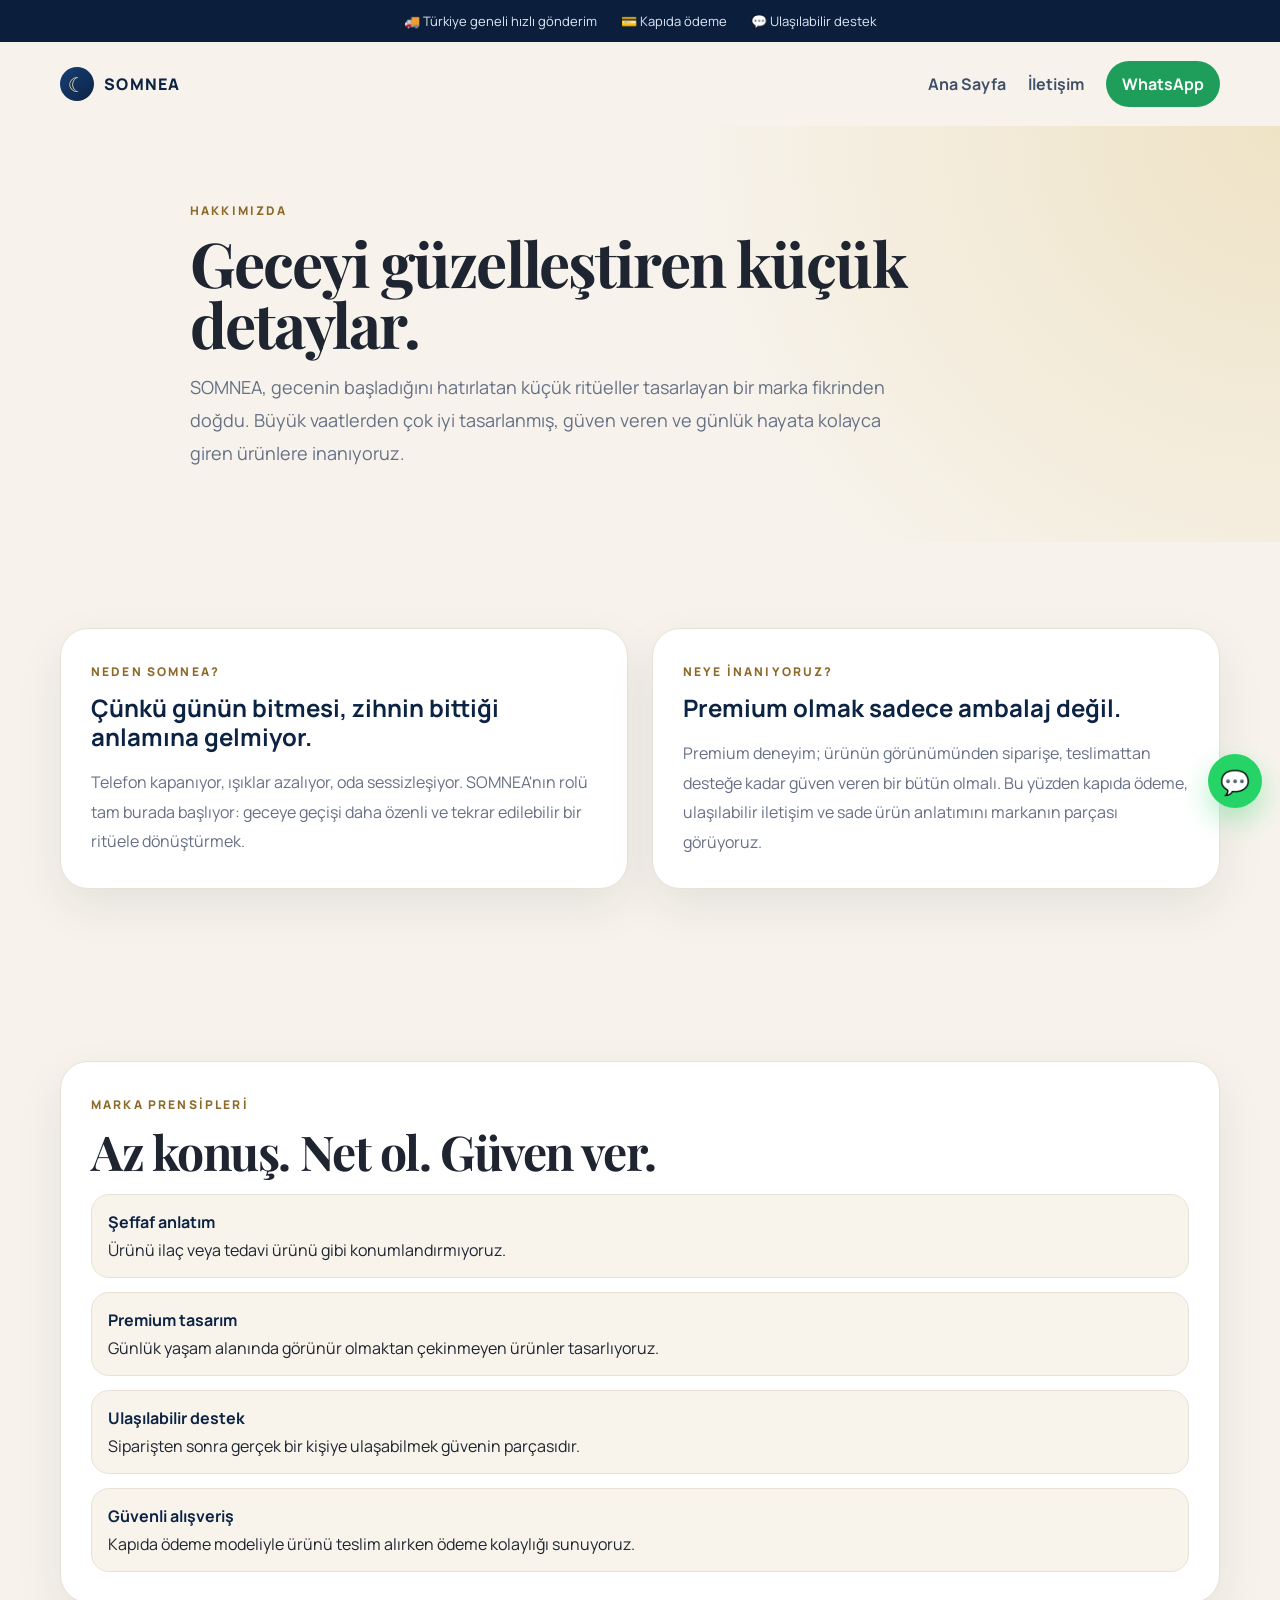
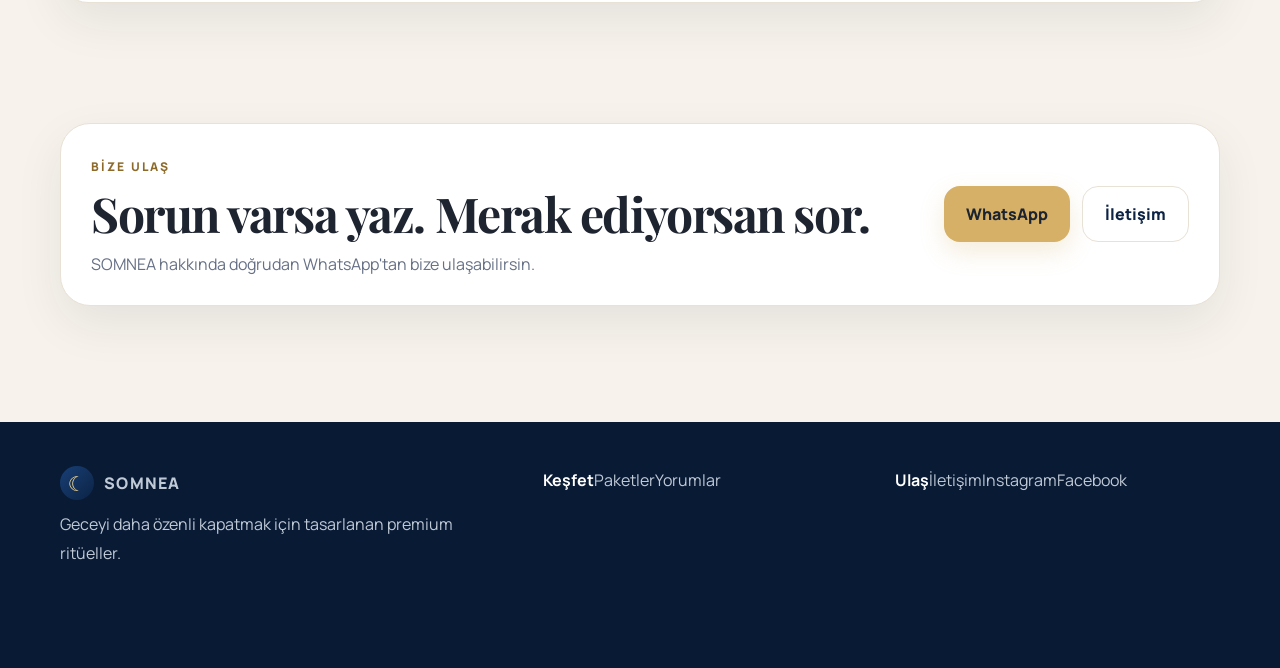
==== about.html @ f1624577 "yeni3" ====
<!doctype html><html lang="tr"><head><meta charset="utf-8"><meta name="viewport" content="width=device-width,initial-scale=1"><title>Hakkımızda | SOMNEA</title><meta name="description" content="SOMNEA'nın gece ritüeli yaklaşımı, marka hikayesi ve güven anlayışı."><link rel="preconnect" href="https://fonts.googleapis.com"><link rel="preconnect" href="https://fonts.gstatic.com" crossorigin><link href="https://fonts.googleapis.com/css2?family=Manrope:wght@400;500;600;700;800&family=Playfair+Display:wght@600;700;800&display=swap" rel="stylesheet"><link rel="stylesheet" href="assets/css/styles.css"><script defer src="assets/js/config.js"></script><script defer src="assets/js/app.js"></script></head><body>
<div class="topbar"><span>🚚 Türkiye geneli hızlı gönderim</span><span>💳 Kapıda ödeme</span><span>💬 Ulaşılabilir destek</span></div>
<nav class="nav wrap"><a class="brand" href="index.html"><span class="brand-mark">☾</span>SOMNEA</a><div class="nav-actions"><a href="index.html">Ana Sayfa</a><a href="contact.html">İletişim</a><a class="nav-whatsapp" data-whatsapp-link href="#" target="_blank" rel="noopener">WhatsApp</a></div></nav>
<header class="page-hero"><div class="wrap"><div class="eyebrow">HAKKIMIZDA</div><h1>Geceyi güzelleştiren küçük detaylar.</h1><p>SOMNEA, gecenin başladığını hatırlatan küçük ritüeller tasarlayan bir marka fikrinden doğdu. Büyük vaatlerden çok iyi tasarlanmış, güven veren ve günlük hayata kolayca giren ürünlere inanıyoruz.</p></div></header>
<main>
<section class="section"><div class="wrap story-grid"><article class="story-card-wide reveal"><div class="eyebrow">NEDEN SOMNEA?</div><h3>Çünkü günün bitmesi, zihnin bittiği anlamına gelmiyor.</h3><p>Telefon kapanıyor, ışıklar azalıyor, oda sessizleşiyor. SOMNEA'nın rolü tam burada başlıyor: geceye geçişi daha özenli ve tekrar edilebilir bir ritüele dönüştürmek.</p></article><article class="story-card-wide reveal"><div class="eyebrow">NEYE İNANIYORUZ?</div><h3>Premium olmak sadece ambalaj değil.</h3><p>Premium deneyim; ürünün görünümünden siparişe, teslimattan desteğe kadar güven veren bir bütün olmalı. Bu yüzden kapıda ödeme, ulaşılabilir iletişim ve sade ürün anlatımını markanın parçası görüyoruz.</p></article></div></section>
<section class="section"><div class="wrap story-card-wide reveal"><div class="eyebrow">MARKA PRENSİPLERİ</div><h2>Az konuş. Net ol. Güven ver.</h2><div class="value-list"><div><strong>Şeffaf anlatım</strong><span>Ürünü ilaç veya tedavi ürünü gibi konumlandırmıyoruz.</span></div><div><strong>Premium tasarım</strong><span>Günlük yaşam alanında görünür olmaktan çekinmeyen ürünler tasarlıyoruz.</span></div><div><strong>Ulaşılabilir destek</strong><span>Siparişten sonra gerçek bir kişiye ulaşabilmek güvenin parçasıdır.</span></div><div><strong>Güvenli alışveriş</strong><span>Kapıda ödeme modeliyle ürünü teslim alırken ödeme kolaylığı sunuyoruz.</span></div></div></div></section>
<section class="section contact-strip"><div class="wrap contact-strip-inner"><div><div class="eyebrow">BİZE ULAŞ</div><h2>Sorun varsa yaz. Merak ediyorsan sor.</h2><p>SOMNEA hakkında doğrudan WhatsApp'tan bize ulaşabilirsin.</p></div><div class="contact-strip-actions"><a class="btn" data-whatsapp-link href="#" target="_blank" rel="noopener">WhatsApp</a><a class="btn btn-light" href="contact.html">İletişim</a></div></div></section>
</main><footer><div class="wrap footer-grid"><div><a class="brand footer-brand" href="index.html"><span class="brand-mark">☾</span>SOMNEA</a><p>Geceyi daha özenli kapatmak için tasarlanan premium ritüeller.</p></div><div><strong>Keşfet</strong><a href="index.html#packages">Paketler</a><a href="index.html#reviews">Yorumlar</a></div><div><strong>Ulaş</strong><a href="contact.html">İletişim</a><a id="instagramLink" href="#" target="_blank" rel="noopener">Instagram</a><a id="facebookLink" href="#" target="_blank" rel="noopener">Facebook</a></div></div></footer><a class="whatsapp-float" data-whatsapp-link href="#" target="_blank" rel="noopener">💬</a></body></html>
---- assets/css/styles.css ----
:root{
  --bg:#f7f3ec;
  --surface:#fffdfa;
  --surface-2:#f1ece4;
  --card:#ffffff;
  --navy:#12345f;
  --navy-deep:#0c2344;
  --gold:#d6b067;
  --gold-soft:#eed8a6;
  --text:#1e2430;
  --muted:#667085;
  --line:#e8e1d6;
  --success:#1b6d3f;
  --danger:#c03434;
  --shadow:0 18px 48px rgba(16,24,40,.08);
  --radius:24px;
}
*{box-sizing:border-box}
html{scroll-behavior:smooth}
body{margin:0;font-family:Manrope,system-ui,-apple-system,sans-serif;background:var(--bg);color:var(--text);-webkit-font-smoothing:antialiased}
a{text-decoration:none;color:inherit}
img{max-width:100%;display:block}
button,input,select,textarea{font:inherit}
.wrap{width:min(1160px,calc(100% - 32px));margin:0 auto}
.section{padding:86px 0}
.center{text-align:center}
.eyebrow{display:inline-flex;align-items:center;gap:8px;font-size:12px;letter-spacing:.18em;text-transform:uppercase;font-weight:800;color:#8d6a2a;margin-bottom:14px}
h1,h2,h3{margin:0 0 16px}
h1{font-family:"Playfair Display",serif;font-size:70px;line-height:.98;letter-spacing:-.03em}
h2{font-family:"Playfair Display",serif;font-size:48px;line-height:1.02;letter-spacing:-.03em}
h3{font-size:24px;line-height:1.2}
p{margin:0}
.lead{font-size:18px;line-height:1.8;color:#4b5565;max-width:620px}
.topbar{background:#0b1f3d;color:#dfe9f7;padding:12px 18px;display:flex;justify-content:center;gap:24px;flex-wrap:wrap;font-size:13px}
.nav{display:flex;align-items:center;justify-content:space-between;height:84px}
.brand{display:flex;align-items:center;gap:10px;font-weight:900;letter-spacing:.08em;color:var(--navy-deep)}
.brand-mark{display:grid;place-items:center;width:34px;height:34px;border-radius:999px;background:linear-gradient(135deg,#183f76,#0c2344);color:#f5dd9d;font-size:20px}
.nav-actions{display:flex;align-items:center;gap:22px;font-weight:700;color:#405068}
.nav-actions a:last-child{padding:12px 16px;border-radius:999px;background:var(--navy-deep);color:#fff}
.hero{padding-bottom:32px;background:radial-gradient(circle at top right,#efe3c6 0,#f7f3ec 38%,#f7f3ec 100%)}
.hero-grid{display:grid;grid-template-columns:1.04fr .96fr;align-items:center;gap:42px;min-height:calc(100vh - 124px);padding:18px 0 40px}
.hero-copy h1 span{color:var(--navy)}
.hero-badges,.hero-inline-proof,.trust-inline,.package-features,.intro-points,.trust-list{display:flex;flex-wrap:wrap;gap:12px}
.hero-badges span,.package-features span{padding:10px 14px;border-radius:999px;background:rgba(18,52,95,.06);color:#2f415c;font-size:13px;font-weight:700}
.hero-actions{display:flex;gap:14px;margin:28px 0 24px;flex-wrap:wrap}
.btn{display:inline-flex;justify-content:center;align-items:center;gap:8px;border:none;border-radius:16px;background:var(--gold);color:#1b2430;font-weight:800;padding:16px 22px;cursor:pointer;box-shadow:0 10px 24px rgba(214,176,103,.24);transition:.25s transform,.25s box-shadow}
.btn:hover{transform:translateY(-1px);box-shadow:0 14px 28px rgba(214,176,103,.28)}
.btn-light{background:#fff;color:var(--navy-deep);border:1px solid var(--line);box-shadow:none}
.btn-ghost{background:transparent;border:1px solid rgba(18,52,95,.18);box-shadow:none;color:var(--navy-deep)}
.hero-inline-proof{gap:18px}
.hero-inline-proof>div{background:#fff;border:1px solid var(--line);border-radius:18px;padding:14px 16px;min-width:140px;box-shadow:var(--shadow)}
.hero-inline-proof strong{display:block;font-size:24px;color:var(--navy-deep);margin-bottom:4px}
.hero-inline-proof span{font-size:13px;color:var(--muted)}
.hero-visual{position:relative;display:grid;place-items:center;min-height:660px}
.hero-visual img{width:100%;max-width:490px;border-radius:34px;box-shadow:0 24px 54px rgba(11,31,61,.18);object-fit:cover}
.hero-card{position:absolute;max-width:210px;padding:16px 18px;border-radius:18px;background:rgba(255,255,255,.96);border:1px solid rgba(255,255,255,.72);box-shadow:0 14px 28px rgba(0,0,0,.08);font-size:14px;font-weight:700;color:#374151}
.note-1{left:0;top:96px}.note-2{right:0;bottom:100px}
.intro-strip{padding-top:36px}
.intro-grid{display:grid;grid-template-columns:.82fr 1.18fr;gap:28px;align-items:start;background:var(--surface);border:1px solid var(--line);border-radius:32px;padding:34px;box-shadow:var(--shadow)}
.intro-grid h2{font-size:42px}
.intro-points{gap:16px}
.intro-points article{flex:1 1 220px;background:#f9f6f0;border:1px solid var(--line);border-radius:22px;padding:18px}
.intro-points strong{display:block;margin-bottom:8px;color:var(--navy-deep)}
.intro-points span{font-size:14px;line-height:1.7;color:var(--muted)}
.section-head{display:flex;justify-content:space-between;gap:24px;align-items:end;margin-bottom:28px}.section-head p{max-width:460px;color:var(--muted);line-height:1.75}
.countdown-banner{margin-top:16px;display:inline-flex;align-items:center;gap:14px;padding:12px 18px;border-radius:999px;background:#fff2f2;border:1px solid #f0caca}
.countdown-label{font-size:13px;font-weight:800;color:#7a2e2e;text-transform:uppercase;letter-spacing:.04em}
#dealCountdown{font-size:18px;color:var(--danger)}
.package-grid{display:grid;grid-template-columns:repeat(3,1fr);gap:22px}
.package-card{position:relative;background:var(--card);border:1px solid var(--line);border-radius:28px;padding:24px;text-align:left;box-shadow:var(--shadow);cursor:pointer;transition:.25s transform,.25s border-color,.25s box-shadow;display:grid;gap:16px}
.package-card:hover{transform:translateY(-3px)}
.package-card.selected{border:2px solid var(--navy);box-shadow:0 22px 48px rgba(18,52,95,.16)}
.package-card.featured{background:linear-gradient(180deg,#fffefa,#ffffff)}
.badge{position:absolute;left:18px;top:-12px;background:var(--navy-deep);color:#fff;border-radius:999px;padding:8px 12px;font-size:11px;font-weight:800;text-transform:uppercase;letter-spacing:.08em}
.discount-badge{position:absolute;right:18px;top:18px;background:#f8e8b8;color:#6a4d09;border-radius:999px;padding:8px 12px;font-size:12px;font-weight:800;box-shadow:0 8px 18px rgba(214,176,103,.18)}
.discount-badge.strong{background:#ffefc6;color:#6e4f08}
.package-topline{display:grid;gap:6px;padding-right:88px}
.package-name{font-size:24px;font-weight:900;color:var(--navy-deep)}
.package-mini{font-size:13px;color:var(--muted);font-weight:700}
.package-card img{width:100%;height:220px;object-fit:cover;border-radius:22px;background:#eef1f5}
.double-pack,.triple-pack{display:grid;align-items:end;justify-items:center;background:#f7f4ee;border-radius:22px;padding:14px;height:220px}
.double-pack{grid-template-columns:repeat(2,1fr);gap:10px}
.triple-pack{grid-template-columns:repeat(3,1fr);gap:8px}
.double-pack img,.triple-pack img{height:178px;width:100%;object-fit:cover;border-radius:16px;box-shadow:0 8px 18px rgba(0,0,0,.12)}
.triple-pack img:nth-child(2){height:198px}
.pricing-block{display:grid;gap:6px}
.old-price{font-size:15px;color:#98a2b3;text-decoration:line-through;font-weight:700}
.price{font-size:42px;font-weight:900;color:var(--navy-deep);line-height:1}
.price small{font-size:16px}
.advantage{display:inline-flex;justify-content:center;align-items:center;min-height:40px;padding:10px 12px;border-radius:14px;background:#eef7f1;color:var(--success);font-weight:800;font-size:13px}
.advantage.neutral{background:#f5f7fa;color:#5b6574}
.package-features{gap:8px}
.package-features span{padding:8px 12px;background:#f6f2eb;border-radius:999px;font-size:12px}
.select-label{display:flex;justify-content:center;align-items:center;min-height:52px;border-radius:16px;background:#0f28501a;color:var(--navy-deep);font-weight:900}
.package-card.selected .select-label{background:var(--navy-deep);color:#fff}
.package-actions{display:flex;justify-content:center;gap:16px;margin-top:26px;flex-wrap:wrap}
.review-summary{display:grid;grid-template-columns:300px 1fr;gap:22px;align-items:start;margin-bottom:22px}
.rating-box,.photo-review-box,.review-card,.trust-card,.ingredient-card,.order-shell,.faq-list details{background:var(--surface);border:1px solid var(--line);border-radius:28px;box-shadow:var(--shadow)}
.rating-box{padding:28px;position:sticky;top:20px}.rating-main{font-size:64px;font-weight:900;line-height:1;color:var(--navy-deep);margin-bottom:10px}.stars{color:#e1b048;letter-spacing:2px}.stars.large{font-size:20px}.rating-box p{color:var(--muted);margin:10px 0 18px}.rating-bars{display:grid;gap:10px}.bar-row{display:grid;grid-template-columns:26px 1fr 18px;gap:10px;align-items:center;font-size:12px;color:#485568}.bar-track{height:8px;background:#eef1f5;border-radius:999px;overflow:hidden}.bar-fill{height:100%;background:linear-gradient(90deg,#d8b36a,#ebd6a8)}
.photo-review-box{padding:22px}.photo-head{display:flex;justify-content:space-between;gap:12px;align-items:center;margin-bottom:16px}.photo-head strong{font-size:18px;color:var(--navy-deep)}.photo-head span{font-size:12px;color:var(--muted)}
.review-thumb-strip{display:flex;gap:12px;overflow:auto;padding-bottom:4px;scrollbar-width:none}.review-thumb-strip::-webkit-scrollbar{display:none}
.review-thumb{min-width:94px;width:94px;height:94px;border-radius:18px;overflow:hidden;border:1px solid var(--line);cursor:pointer;position:relative;flex:none;background:#fff}.review-thumb img{width:100%;height:100%;object-fit:cover}.review-thumb span{position:absolute;left:8px;bottom:8px;background:rgba(12,35,68,.82);color:#fff;padding:4px 7px;border-radius:999px;font-size:10px;font-weight:800}
.review-grid{display:grid;grid-template-columns:repeat(2,1fr);gap:18px}
.review-card{padding:22px}.review-head{display:flex;justify-content:space-between;gap:12px;align-items:start;margin-bottom:12px}.review-meta strong{display:block;font-size:17px;color:var(--navy-deep)}.review-meta span{font-size:12px;color:#7d8898}.review-text{line-height:1.8;color:#4b5565;font-size:14px;margin:12px 0 16px}.review-image{width:100%;height:240px;object-fit:cover;border-radius:18px;cursor:pointer;border:1px solid var(--line);background:#f0f2f5}.review-footer{display:flex;justify-content:space-between;align-items:center;gap:10px;margin-top:12px;font-size:12px;color:#7b8492}.review-badge{display:inline-flex;align-items:center;gap:6px;padding:8px 12px;border-radius:999px;background:#f6f1e8;font-weight:800;color:#66583b}
.review-cta{margin-top:26px;background:var(--navy-deep);color:#fff;border-radius:28px;padding:24px 28px;display:flex;align-items:center;justify-content:space-between;gap:20px;box-shadow:0 20px 44px rgba(12,35,68,.18)}
.review-cta strong{display:block;font-size:22px;margin-bottom:6px}.review-cta span{color:#d4ddec}
.ugc-marquee{overflow:hidden}.ugc-track{display:flex;gap:16px;overflow:auto;scrollbar-width:none;padding-bottom:6px}.ugc-track::-webkit-scrollbar{display:none}.ugc-item{min-width:190px;width:190px;height:240px;border-radius:24px;overflow:hidden;border:1px solid var(--line);position:relative;flex:none;box-shadow:var(--shadow)}.ugc-item img{width:100%;height:100%;object-fit:cover}.ugc-item .ugc-caption{position:absolute;left:10px;right:10px;bottom:10px;padding:10px 12px;border-radius:16px;background:rgba(10,21,39,.62);color:#fff;font-size:12px;font-weight:700}
.trust-grid{display:grid;grid-template-columns:1.05fr .95fr;gap:24px;align-items:stretch}.trust-copy,.trust-card{padding:30px}.trust-copy p{color:var(--muted);line-height:1.85;margin-bottom:20px}.trust-list{display:grid;gap:14px}.trust-list>div,.trust-bullet{padding:18px;border-radius:18px;background:#f8f4ec;border:1px solid var(--line)}.trust-list strong,.trust-bullet strong{display:block;margin-bottom:8px;color:var(--navy-deep)}.trust-list span,.trust-bullet span{font-size:14px;line-height:1.7;color:var(--muted)}.trust-card{display:grid;gap:14px;align-content:start}
.ingredient-grid{display:grid;grid-template-columns:repeat(3,1fr);gap:20px}.ingredient-card{padding:24px}.ingredient-card img{width:100%;height:280px;object-fit:cover;border-radius:22px;margin-bottom:18px}.ingredient-card p{color:var(--muted);line-height:1.8}.ingredient-items{display:grid;gap:14px}.ingredient-items div,.usage-list,.usage-note{background:#f8f4ec;border:1px solid var(--line);border-radius:18px;padding:16px}.ingredient-items strong{display:block;color:var(--navy-deep);margin-bottom:6px}.ingredient-items span,.usage-note{font-size:14px;line-height:1.7;color:var(--muted)}.usage-list{margin:0;padding-left:22px}.usage-list li{margin:0 0 12px;color:#4b5565;line-height:1.7}.usage-list li:last-child{margin-bottom:0}
.order-shell{padding:0;overflow:hidden}.order-summary{display:grid;grid-template-columns:repeat(3,1fr);gap:14px;padding:24px;background:#fbf7f0;border-bottom:1px solid var(--line)}.order-summary div{background:#fff;border:1px solid var(--line);border-radius:18px;padding:18px}.order-summary span{display:block;font-size:12px;font-weight:800;text-transform:uppercase;letter-spacing:.08em;color:#857148;margin-bottom:8px}.order-summary strong{font-size:24px;color:var(--navy-deep)}
.order-grid{display:grid;grid-template-columns:.92fr 1.08fr;gap:0}.order-copy{padding:32px;border-right:1px solid var(--line);background:#fffdf9}.order-copy h3{font-size:32px;color:var(--navy-deep)}.order-copy ul{margin:18px 0 0;padding-left:18px;color:#4b5565;line-height:1.9}.order-form{display:grid;gap:14px;padding:32px;background:#fff}.order-form label{display:grid;gap:8px;font-size:13px;font-weight:800;color:#344054}.form-row{display:grid;grid-template-columns:1fr 1fr;gap:14px}input,select,textarea{width:100%;border:1px solid #d8e0e8;border-radius:14px;padding:14px 15px;background:#fff;color:#101828;outline:none}input:focus,select:focus,textarea:focus{border-color:#7d96ba;box-shadow:0 0 0 4px rgba(18,52,95,.08)}textarea{resize:vertical}.btn-submit{width:100%;font-size:16px;margin-top:4px}
#orderMessage{font-weight:800;border-radius:16px;padding:14px 16px;line-height:1.5}
.faq-list{display:grid;gap:12px}.faq-list details{padding:20px 22px}.faq-list summary{cursor:pointer;font-weight:900;color:var(--navy-deep)}.faq-list p{margin-top:14px;color:var(--muted);line-height:1.8}
footer{background:#091a34;color:#dce4ef;padding:44px 0 100px;margin-top:30px}.footer-grid{display:grid;grid-template-columns:1.4fr 1fr 1fr;gap:28px}.footer-brand{color:#fff;margin-bottom:10px}.footer-grid strong{color:#fff}.footer-grid p,.footer-grid a{color:#c0cad7;line-height:1.8}
.sticky-order{display:none;position:fixed;left:12px;right:12px;bottom:12px;z-index:30;border-radius:18px;background:rgba(9,26,52,.94);color:#fff;padding:12px 14px;justify-content:space-between;align-items:center;gap:16px;box-shadow:0 20px 44px rgba(0,0,0,.28)}.sticky-order small{display:block;color:#c7d2e2}.sticky-order strong{font-size:16px}
.lightbox,.success-modal{position:fixed;inset:0;display:grid;place-items:center;background:rgba(6,15,28,.78);z-index:50;padding:20px}.lightbox[hidden],.success-modal[hidden]{display:none}.lightbox img{max-width:min(94vw,720px);max-height:86vh;border-radius:22px;box-shadow:0 22px 60px rgba(0,0,0,.38)}.lightbox-close{position:absolute;top:20px;right:20px;width:44px;height:44px;border-radius:999px;border:none;background:#fff;color:#0b1f3d;font-size:28px;cursor:pointer}
.success-card{width:min(92vw,480px);background:#fff;border-radius:28px;padding:32px;text-align:center;box-shadow:0 24px 64px rgba(0,0,0,.18)}.success-icon{width:72px;height:72px;border-radius:999px;background:#e9f7ee;color:var(--success);display:grid;place-items:center;font-size:34px;font-weight:900;margin:0 auto 18px}.success-card h3{font-size:30px;color:var(--navy-deep);margin-bottom:10px}.success-card p{color:var(--muted);line-height:1.8;margin-bottom:22px}
.hidden{display:none}.reveal{opacity:0;transform:translateY(24px);transition:opacity .7s ease,transform .7s ease}.reveal.visible{opacity:1;transform:none}
@media(max-width:1024px){h1{font-size:58px}h2{font-size:42px}.hero-grid,.intro-grid,.trust-grid,.ingredient-grid,.order-grid,.review-summary{grid-template-columns:1fr}.package-grid{grid-template-columns:1fr 1fr}.order-copy{border-right:none;border-bottom:1px solid var(--line)}.footer-grid{grid-template-columns:1fr 1fr}.rating-box{position:static}}
@media(max-width:760px){.section{padding:72px 0}.topbar{justify-content:flex-start;overflow:auto;white-space:nowrap;gap:18px}.nav{height:72px}.nav-actions a:first-child{display:none}.hero-grid{min-height:auto;padding-top:10px}.hero-copy h1{font-size:46px}.lead{font-size:16px}.hero-actions{display:grid}.hero-inline-proof{display:grid;grid-template-columns:1fr 1fr}.hero-visual{min-height:420px}.hero-visual img{max-width:320px}.note-1,.note-2{position:absolute;max-width:160px;font-size:12px}.note-1{left:4px;top:32px}.note-2{right:4px;bottom:24px}.intro-grid{padding:24px}.section-head{display:block}.section-head p{margin-top:10px;max-width:none}.countdown-banner{display:flex;flex-direction:column;align-items:flex-start;border-radius:20px}.package-grid,.review-grid,.ingredient-grid,.footer-grid{grid-template-columns:1fr}.package-grid{gap:18px}.review-cta{display:grid;padding:22px}.order-summary,.form-row{grid-template-columns:1fr}.review-thumb{min-width:86px;width:86px;height:86px}.review-image{height:220px}.order-copy,.order-form{padding:24px}.sticky-order{display:flex}.footer-grid{gap:18px}}
/* V3 brand/story additions */
.nav-whatsapp{background:#1f9d5a!important;color:#fff!important}
.welcome-block{padding-top:34px}
.welcome-card{display:grid;grid-template-columns:110px 1fr;gap:26px;align-items:center;background:linear-gradient(135deg,#12345f,#0c2344);color:#fff;border-radius:32px;padding:34px;box-shadow:0 24px 52px rgba(12,35,68,.18)}
.welcome-number{font-size:68px;font-weight:900;color:#f0cf82;line-height:1}
.welcome-card .eyebrow{color:#f0cf82}.welcome-card h2{color:#fff;margin-bottom:10px}.welcome-card p{color:#d9e3f0;line-height:1.8}
.scent-card{display:grid;grid-template-columns:.9fr 1.1fr;gap:30px;align-items:center;background:#0c2344;color:#fff;border-radius:32px;padding:34px;box-shadow:0 22px 50px rgba(12,35,68,.18)}
.scent-card .eyebrow{color:#e8c474}.scent-card p{color:#c8d2e0;line-height:1.8}.scent-lines{display:grid;gap:12px}.scent-lines div{display:grid;gap:5px;padding:16px 18px;border:1px solid rgba(255,255,255,.12);border-radius:18px;background:rgba(255,255,255,.04)}.scent-lines strong{color:#f0cf82;font-size:13px;letter-spacing:.08em}.scent-lines span{color:#dce4ef;font-size:14px}
.brand-manifesto{background:#efe9df}.manifesto-grid{display:grid;grid-template-columns:.9fr 1.1fr;gap:30px;align-items:center}.manifesto-visual img{width:100%;min-height:520px;object-fit:cover;border-radius:30px;box-shadow:var(--shadow)}.manifesto-copy{background:#fff;border:1px solid var(--line);border-radius:30px;padding:34px;box-shadow:var(--shadow)}.manifesto-copy p{color:var(--muted);line-height:1.85;margin-bottom:16px}.manifesto-actions{display:flex;gap:12px;flex-wrap:wrap;margin-top:24px}
.inline-whatsapp{display:inline-flex;margin-top:20px;padding:12px 14px;border-radius:14px;background:#eaf7ef;color:#166d3e;font-weight:800}
.contact-strip{padding-top:34px}.contact-strip-inner{display:flex;justify-content:space-between;gap:24px;align-items:center;background:#fff;border:1px solid var(--line);border-radius:30px;padding:30px;box-shadow:var(--shadow)}.contact-strip-inner p{color:var(--muted)}.contact-strip-actions{display:flex;gap:12px;flex-wrap:wrap}
.whatsapp-float{position:fixed;right:18px;bottom:92px;z-index:35;width:54px;height:54px;border-radius:999px;background:#25d366;color:#fff;display:grid;place-items:center;font-size:24px;box-shadow:0 12px 28px rgba(37,211,102,.35)}
.page-hero{padding:72px 0;background:radial-gradient(circle at top right,#efe3c6 0,#f7f3ec 45%,#f7f3ec 100%)}.page-hero .wrap{max-width:900px}.page-hero h1{font-size:62px}.page-hero p{font-size:18px;line-height:1.85;color:var(--muted);max-width:720px}
.story-grid,.contact-grid{display:grid;grid-template-columns:1fr 1fr;gap:24px}.story-card-wide,.contact-card{background:#fff;border:1px solid var(--line);border-radius:28px;padding:30px;box-shadow:var(--shadow)}.story-card-wide p,.contact-card p{color:var(--muted);line-height:1.85}.story-card-wide h3,.contact-card h3{color:var(--navy-deep)}.value-list{display:grid;gap:14px;margin-top:18px}.value-list div{padding:16px;border-radius:18px;background:#f8f4ec;border:1px solid var(--line)}.value-list strong{display:block;margin-bottom:6px;color:var(--navy-deep)}.contact-actions{display:flex;gap:12px;flex-wrap:wrap;margin-top:20px}
@media(max-width:760px){.welcome-card,.scent-card,.manifesto-grid,.story-grid,.contact-grid{grid-template-columns:1fr}.welcome-number{font-size:50px}.manifesto-visual img{min-height:360px}.contact-strip-inner{display:grid}.page-hero h1{font-size:46px}.nav-actions a:not(.nav-whatsapp){display:none}.whatsapp-float{bottom:86px}}
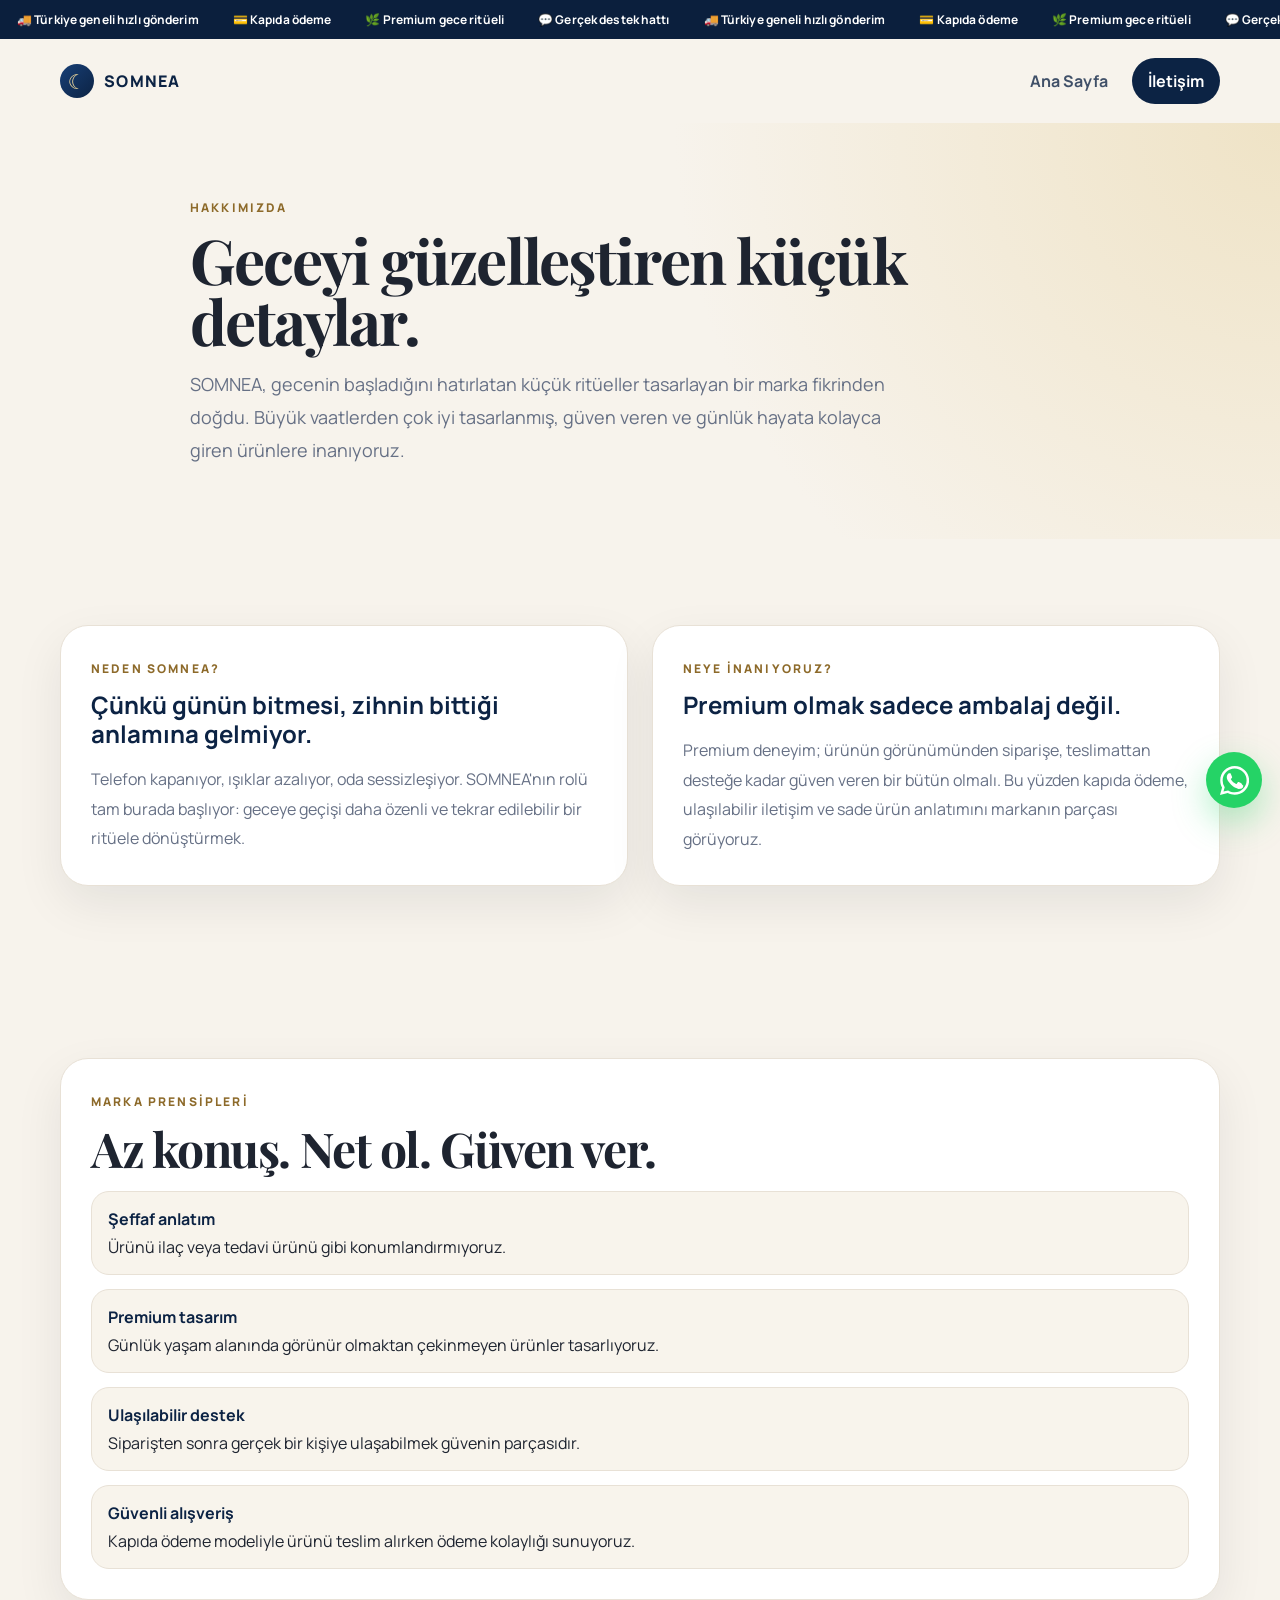
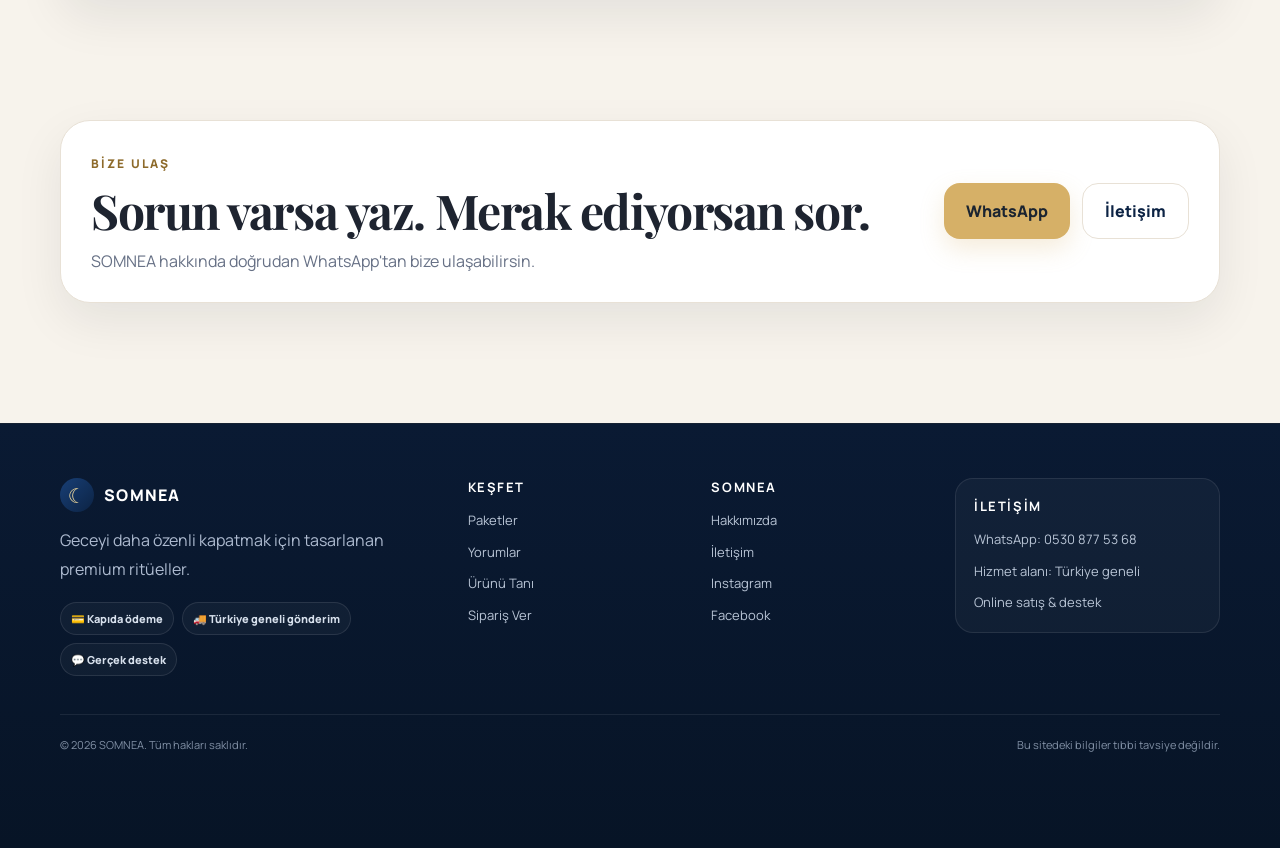
==== commit 81aa46be: "yeni3" ====
--- a/about.html
+++ b/about.html
@@ -1,9 +1,28 @@
 <!doctype html><html lang="tr"><head><meta charset="utf-8"><meta name="viewport" content="width=device-width,initial-scale=1"><title>Hakkımızda | SOMNEA</title><meta name="description" content="SOMNEA'nın gece ritüeli yaklaşımı, marka hikayesi ve güven anlayışı."><link rel="preconnect" href="https://fonts.googleapis.com"><link rel="preconnect" href="https://fonts.gstatic.com" crossorigin><link href="https://fonts.googleapis.com/css2?family=Manrope:wght@400;500;600;700;800&family=Playfair+Display:wght@600;700;800&display=swap" rel="stylesheet"><link rel="stylesheet" href="assets/css/styles.css"><script defer src="assets/js/config.js"></script><script defer src="assets/js/app.js"></script></head><body>
-<div class="topbar"><span>🚚 Türkiye geneli hızlı gönderim</span><span>💳 Kapıda ödeme</span><span>💬 Ulaşılabilir destek</span></div>
-<nav class="nav wrap"><a class="brand" href="index.html"><span class="brand-mark">☾</span>SOMNEA</a><div class="nav-actions"><a href="index.html">Ana Sayfa</a><a href="contact.html">İletişim</a><a class="nav-whatsapp" data-whatsapp-link href="#" target="_blank" rel="noopener">WhatsApp</a></div></nav>
+<div class="topbar" aria-label="SOMNEA güven bilgileri">
+  <div class="topbar-track">
+    <div class="topbar-group"><span>🚚 Türkiye geneli hızlı gönderim</span><span>💳 Kapıda ödeme</span><span>🌿 Premium gece ritüeli</span><span>💬 Gerçek destek hattı</span></div>
+    <div class="topbar-group" aria-hidden="true"><span>🚚 Türkiye geneli hızlı gönderim</span><span>💳 Kapıda ödeme</span><span>🌿 Premium gece ritüeli</span><span>💬 Gerçek destek hattı</span></div>
+  </div>
+</div>
+<nav class="nav wrap"><a class="brand" href="index.html"><span class="brand-mark">☾</span>SOMNEA</a><div class="nav-actions"><a href="index.html">Ana Sayfa</a><a href="contact.html">İletişim</a></div></nav>
 <header class="page-hero"><div class="wrap"><div class="eyebrow">HAKKIMIZDA</div><h1>Geceyi güzelleştiren küçük detaylar.</h1><p>SOMNEA, gecenin başladığını hatırlatan küçük ritüeller tasarlayan bir marka fikrinden doğdu. Büyük vaatlerden çok iyi tasarlanmış, güven veren ve günlük hayata kolayca giren ürünlere inanıyoruz.</p></div></header>
 <main>
 <section class="section"><div class="wrap story-grid"><article class="story-card-wide reveal"><div class="eyebrow">NEDEN SOMNEA?</div><h3>Çünkü günün bitmesi, zihnin bittiği anlamına gelmiyor.</h3><p>Telefon kapanıyor, ışıklar azalıyor, oda sessizleşiyor. SOMNEA'nın rolü tam burada başlıyor: geceye geçişi daha özenli ve tekrar edilebilir bir ritüele dönüştürmek.</p></article><article class="story-card-wide reveal"><div class="eyebrow">NEYE İNANIYORUZ?</div><h3>Premium olmak sadece ambalaj değil.</h3><p>Premium deneyim; ürünün görünümünden siparişe, teslimattan desteğe kadar güven veren bir bütün olmalı. Bu yüzden kapıda ödeme, ulaşılabilir iletişim ve sade ürün anlatımını markanın parçası görüyoruz.</p></article></div></section>
 <section class="section"><div class="wrap story-card-wide reveal"><div class="eyebrow">MARKA PRENSİPLERİ</div><h2>Az konuş. Net ol. Güven ver.</h2><div class="value-list"><div><strong>Şeffaf anlatım</strong><span>Ürünü ilaç veya tedavi ürünü gibi konumlandırmıyoruz.</span></div><div><strong>Premium tasarım</strong><span>Günlük yaşam alanında görünür olmaktan çekinmeyen ürünler tasarlıyoruz.</span></div><div><strong>Ulaşılabilir destek</strong><span>Siparişten sonra gerçek bir kişiye ulaşabilmek güvenin parçasıdır.</span></div><div><strong>Güvenli alışveriş</strong><span>Kapıda ödeme modeliyle ürünü teslim alırken ödeme kolaylığı sunuyoruz.</span></div></div></div></section>
 <section class="section contact-strip"><div class="wrap contact-strip-inner"><div><div class="eyebrow">BİZE ULAŞ</div><h2>Sorun varsa yaz. Merak ediyorsan sor.</h2><p>SOMNEA hakkında doğrudan WhatsApp'tan bize ulaşabilirsin.</p></div><div class="contact-strip-actions"><a class="btn" data-whatsapp-link href="#" target="_blank" rel="noopener">WhatsApp</a><a class="btn btn-light" href="contact.html">İletişim</a></div></div></section>
-</main><footer><div class="wrap footer-grid"><div><a class="brand footer-brand" href="index.html"><span class="brand-mark">☾</span>SOMNEA</a><p>Geceyi daha özenli kapatmak için tasarlanan premium ritüeller.</p></div><div><strong>Keşfet</strong><a href="index.html#packages">Paketler</a><a href="index.html#reviews">Yorumlar</a></div><div><strong>Ulaş</strong><a href="contact.html">İletişim</a><a id="instagramLink" href="#" target="_blank" rel="noopener">Instagram</a><a id="facebookLink" href="#" target="_blank" rel="noopener">Facebook</a></div></div></footer><a class="whatsapp-float" data-whatsapp-link href="#" target="_blank" rel="noopener">💬</a></body></html>
+</main><footer class="site-footer">
+  <div class="wrap footer-main">
+    <div class="footer-brand-block">
+      <a class="brand footer-brand" href="index.html"><span class="brand-mark">☾</span>SOMNEA</a>
+      <p>Geceyi daha özenli kapatmak için tasarlanan premium ritüeller.</p>
+      <div class="footer-trust"><span>💳 Kapıda ödeme</span><span>🚚 Türkiye geneli gönderim</span><span>💬 Gerçek destek</span></div>
+    </div>
+    <div class="footer-col"><strong>Keşfet</strong><a href="index.html#packages">Paketler</a><a href="index.html#reviews">Yorumlar</a><a href="index.html#product-info">Ürünü Tanı</a><a href="index.html#order">Sipariş Ver</a></div>
+    <div class="footer-col"><strong>SOMNEA</strong><a href="about.html">Hakkımızda</a><a href="contact.html">İletişim</a><a id="instagramLink" href="#" target="_blank" rel="noopener">Instagram</a><a id="facebookLink" href="#" target="_blank" rel="noopener">Facebook</a></div>
+    <div class="footer-col footer-contact"><strong>İletişim</strong><a data-whatsapp-link href="#" target="_blank" rel="noopener">WhatsApp: 0530 877 53 68</a><span>Hizmet alanı: Türkiye geneli</span><span>Online satış & destek</span></div>
+  </div>
+  <div class="wrap footer-bottom"><span>© 2026 SOMNEA. Tüm hakları saklıdır.</span><span>Bu sitedeki bilgiler tıbbi tavsiye değildir.</span></div>
+</footer><a class="whatsapp-float" data-whatsapp-link href="#" target="_blank" rel="noopener" aria-label="WhatsApp'tan ulaş">
+  <svg viewBox="0 0 24 24" aria-hidden="true"><path d="M20.5 3.5A11.8 11.8 0 0 0 12.1 0C5.5 0 .2 5.3.2 11.9c0 2.1.5 4.1 1.5 5.9L0 24l6.4-1.7c1.7.9 3.7 1.4 5.7 1.4h.1c6.6 0 11.9-5.3 11.9-11.9 0-3.2-1.3-6.1-3.6-8.3ZM12.2 21.7h-.1c-1.8 0-3.5-.5-5-1.3l-.4-.2-3.8 1 1-3.7-.2-.4a9.7 9.7 0 0 1-1.5-5.2c0-5.5 4.5-9.9 9.9-9.9 2.7 0 5.1 1 7 2.9a9.8 9.8 0 0 1 2.9 7c0 5.4-4.4 9.8-9.8 9.8Zm5.4-7.4c-.3-.1-1.8-.9-2.1-1-.3-.1-.5-.1-.7.2-.2.3-.8 1-.9 1.2-.2.2-.3.2-.6.1-1.8-.9-3-1.6-4.2-3.6-.3-.5.3-.5.9-1.6.1-.2 0-.4 0-.6l-1-2.4c-.3-.6-.5-.5-.7-.5h-.6c-.2 0-.6.1-.9.4-.3.3-1.2 1.2-1.2 2.9s1.2 3.3 1.4 3.5c.2.2 2.4 3.7 5.8 5.2.8.4 1.5.6 2 .7.8.3 1.6.2 2.2.1.7-.1 1.8-.7 2-1.4.3-.7.3-1.3.2-1.4-.1-.1-.3-.2-.6-.3Z"/></svg>
+</a></body></html>
--- a/assets/css/styles.css
+++ b/assets/css/styles.css
@@ -133,3 +133,83 @@
 .page-hero{padding:72px 0;background:radial-gradient(circle at top right,#efe3c6 0,#f7f3ec 45%,#f7f3ec 100%)}.page-hero .wrap{max-width:900px}.page-hero h1{font-size:62px}.page-hero p{font-size:18px;line-height:1.85;color:var(--muted);max-width:720px}
 .story-grid,.contact-grid{display:grid;grid-template-columns:1fr 1fr;gap:24px}.story-card-wide,.contact-card{background:#fff;border:1px solid var(--line);border-radius:28px;padding:30px;box-shadow:var(--shadow)}.story-card-wide p,.contact-card p{color:var(--muted);line-height:1.85}.story-card-wide h3,.contact-card h3{color:var(--navy-deep)}.value-list{display:grid;gap:14px;margin-top:18px}.value-list div{padding:16px;border-radius:18px;background:#f8f4ec;border:1px solid var(--line)}.value-list strong{display:block;margin-bottom:6px;color:var(--navy-deep)}.contact-actions{display:flex;gap:12px;flex-wrap:wrap;margin-top:20px}
 @media(max-width:760px){.welcome-card,.scent-card,.manifesto-grid,.story-grid,.contact-grid{grid-template-columns:1fr}.welcome-number{font-size:50px}.manifesto-visual img{min-height:360px}.contact-strip-inner{display:grid}.page-hero h1{font-size:46px}.nav-actions a:not(.nav-whatsapp){display:none}.whatsapp-float{bottom:86px}}
+
+/* ===== V3.1 responsive polish ===== */
+.topbar{overflow:hidden;display:block;padding:0;background:#0b1f3d;color:#fff;white-space:nowrap}
+.topbar-track{display:flex;width:max-content;animation:somneaMarquee 24s linear infinite;will-change:transform}
+.topbar-group{display:flex;align-items:center;gap:34px;padding:11px 17px;flex:none}
+.topbar-group span{font-size:12px;font-weight:700;letter-spacing:.01em}
+@keyframes somneaMarquee{from{transform:translateX(0)}to{transform:translateX(-50%)}}
+@media (prefers-reduced-motion:reduce){.topbar-track{animation:none}}
+
+/* Header WhatsApp removed: navigation stays minimal */
+.nav-actions{gap:24px}
+
+/* Package product imagery: never crop bottle */
+.package-card>img{object-fit:contain!important;background:#fff!important;padding:12px!important;height:230px!important}
+.double-pack,.triple-pack{background:#fbfaf7!important;overflow:hidden}
+.double-pack img,.triple-pack img{object-fit:contain!important;background:#fff!important;padding:6px!important}
+
+/* Reviews: width-safe, one continuous panel, small expandable images */
+.review-summary{width:100%;max-width:100%;min-width:0;overflow:hidden}
+.review-summary>*{min-width:0;max-width:100%}
+.photo-review-box{min-width:0;max-width:100%;overflow:hidden}
+.review-thumb-strip{width:100%;max-width:100%;overflow-x:auto;overscroll-behavior-inline:contain;padding-bottom:8px}
+.review-thumb{min-width:78px!important;width:78px!important;height:78px!important;border-radius:14px!important}
+.review-thumb span{display:none!important}
+.review-grid{display:block!important;background:var(--surface);border:1px solid var(--line);border-radius:28px;box-shadow:var(--shadow);overflow:hidden;padding:0!important}
+.review-card{background:transparent!important;border:0!important;border-radius:0!important;box-shadow:none!important;padding:22px!important;margin:0!important;border-bottom:1px solid var(--line)!important}
+.review-card:last-child{border-bottom:0!important}
+.review-badge{display:none!important}
+.review-image{width:126px!important;height:112px!important;object-fit:cover!important;border-radius:14px!important;margin-top:4px!important;cursor:zoom-in!important}
+.review-footer{justify-content:flex-start!important;gap:18px!important}
+.review-meta strong{letter-spacing:.02em}
+
+/* Order package re-selection */
+.change-package{grid-column:1/-1;display:flex;align-items:center;justify-content:center;min-height:44px;border:1px solid #d7dde7;border-radius:14px;background:#fff;color:var(--navy-deep);font-size:13px;font-weight:900;transition:.2s}
+.change-package:hover{border-color:var(--navy);background:#f7f9fc}
+
+/* Professional footer */
+.site-footer{background:linear-gradient(180deg,#0a1a33 0%,#071426 100%);color:#dce4ef;padding:54px 0 96px;margin-top:34px;border-top:1px solid rgba(255,255,255,.06)}
+.footer-main{display:grid;grid-template-columns:1.45fr .8fr .8fr 1.05fr;gap:42px;align-items:start}
+.footer-brand-block p{max-width:350px;color:#aebbd0;line-height:1.8;margin:14px 0 18px}
+.footer-trust{display:flex;flex-wrap:wrap;gap:8px}
+.footer-trust span{font-size:11px;font-weight:800;padding:8px 10px;border:1px solid rgba(255,255,255,.1);border-radius:999px;color:#d7e0ec;background:rgba(255,255,255,.035)}
+.footer-col{display:grid;gap:10px;align-content:start}
+.footer-col strong{color:#fff;font-size:13px;text-transform:uppercase;letter-spacing:.12em;margin-bottom:4px}
+.footer-col a,.footer-col span{color:#b9c5d6;font-size:13px;line-height:1.65}
+.footer-col a:hover{color:#fff}
+.footer-contact{padding:18px;border:1px solid rgba(255,255,255,.09);border-radius:18px;background:rgba(255,255,255,.035)}
+.footer-bottom{display:flex;justify-content:space-between;gap:24px;border-top:1px solid rgba(255,255,255,.08);margin-top:38px;padding-top:22px;color:#8190a5;font-size:11px}
+.footer-brand{color:#fff!important}
+
+/* WhatsApp: icon-only floating contact */
+.whatsapp-float{width:56px!important;height:56px!important;border-radius:999px!important;background:#25d366!important;color:#fff!important;display:grid!important;place-items:center!important;padding:0!important;box-shadow:0 14px 34px rgba(37,211,102,.35)!important}
+.whatsapp-float svg{width:29px;height:29px;fill:currentColor;display:block}
+
+@media(max-width:1024px){
+  .footer-main{grid-template-columns:1fr 1fr;gap:30px}
+}
+
+@media(max-width:760px){
+  .topbar-track{animation-duration:18s}
+  .topbar-group{gap:24px;padding:10px 12px}
+  .topbar-group span{font-size:11px}
+  .nav-actions{display:flex}
+  .nav-actions a{display:none!important}
+  .package-card>img{height:230px!important;object-fit:contain!important;padding:16px!important}
+  .review-summary{display:grid!important;grid-template-columns:minmax(0,1fr)!important;gap:16px!important}
+  .rating-box,.photo-review-box{width:100%!important;max-width:100%!important;min-width:0!important;padding:20px!important;box-sizing:border-box!important}
+  .photo-head{align-items:flex-start;flex-direction:column;gap:4px}
+  .review-thumb-strip{margin:0!important;width:100%!important;max-width:100%!important}
+  .review-grid{width:100%!important;max-width:100%!important;border-radius:22px!important}
+  .review-card{padding:18px!important}
+  .review-image{width:104px!important;height:94px!important}
+  .review-head{gap:8px}
+  .review-meta strong{font-size:15px!important}
+  .footer-main{grid-template-columns:1fr!important;gap:24px}
+  .footer-col{padding-top:2px}
+  .footer-bottom{display:grid;gap:8px}
+  .site-footer{padding-bottom:112px}
+  .whatsapp-float{right:16px!important;bottom:86px!important}
+}
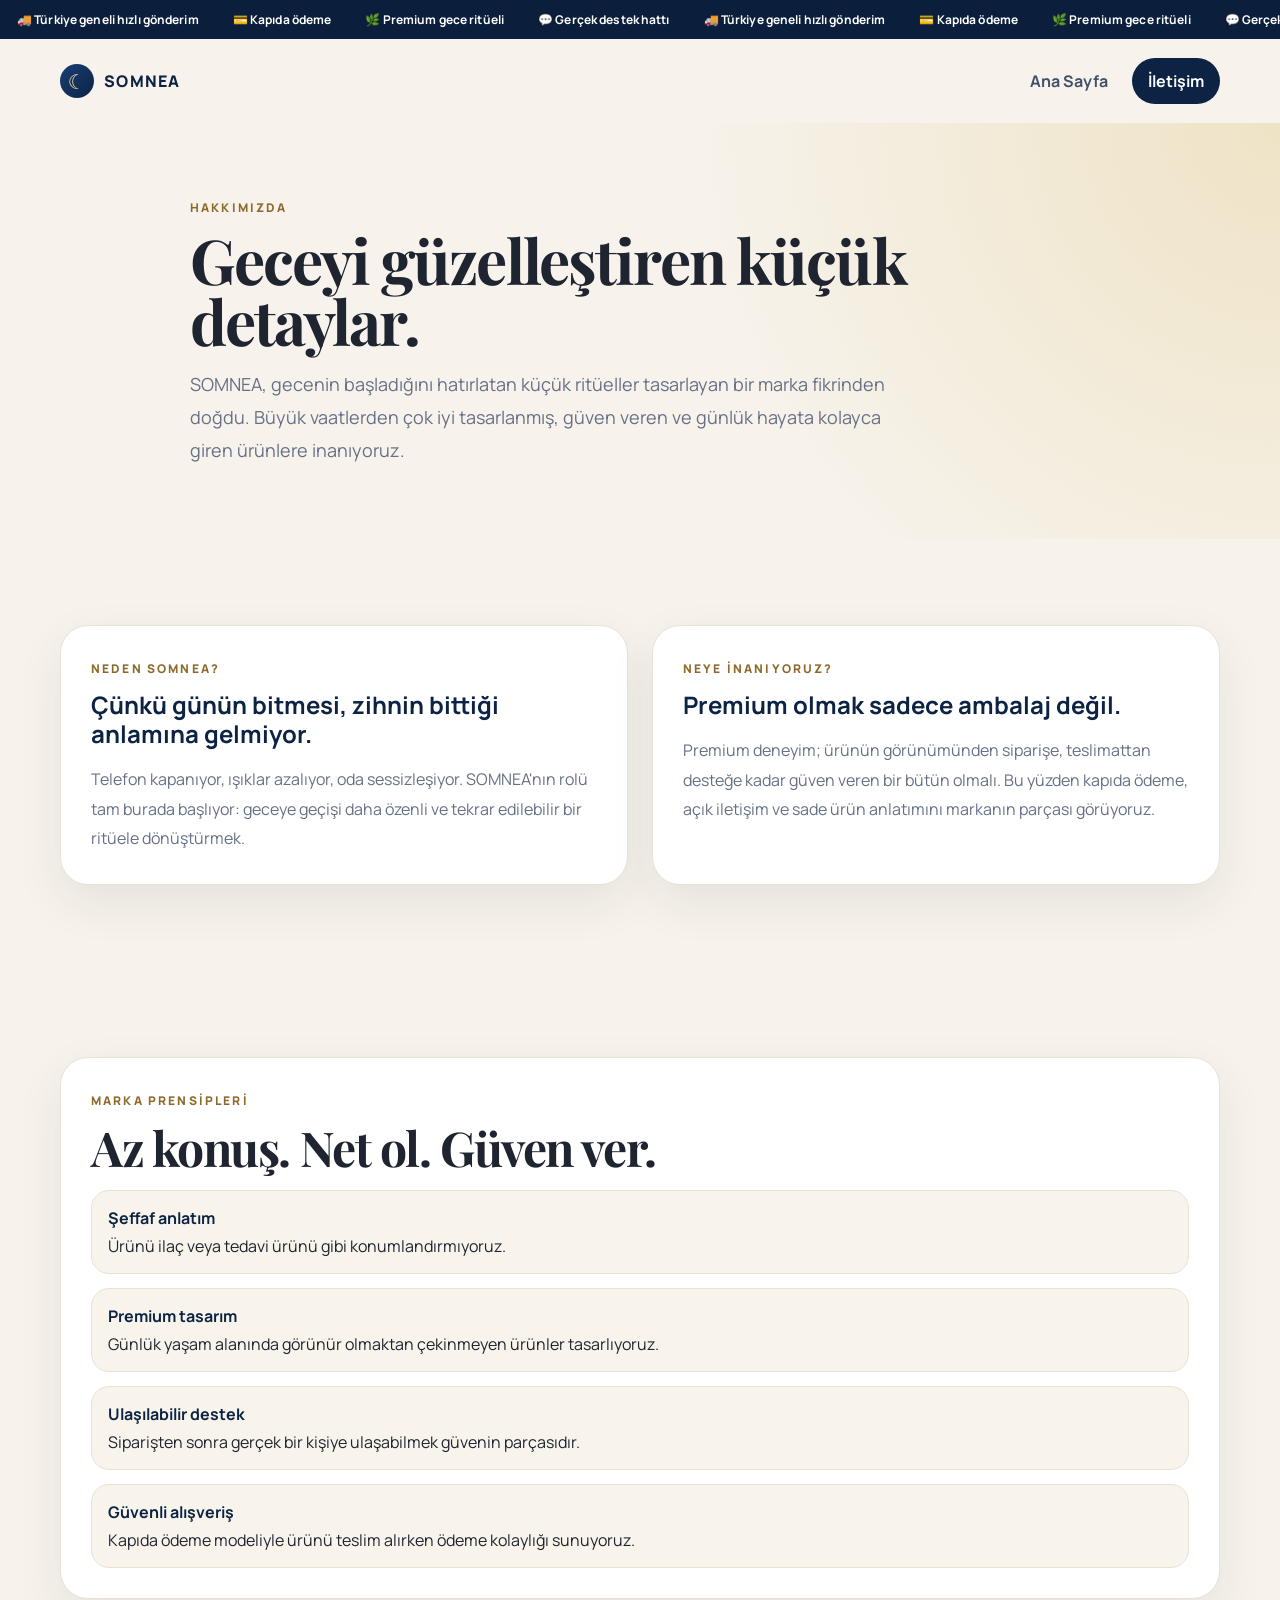
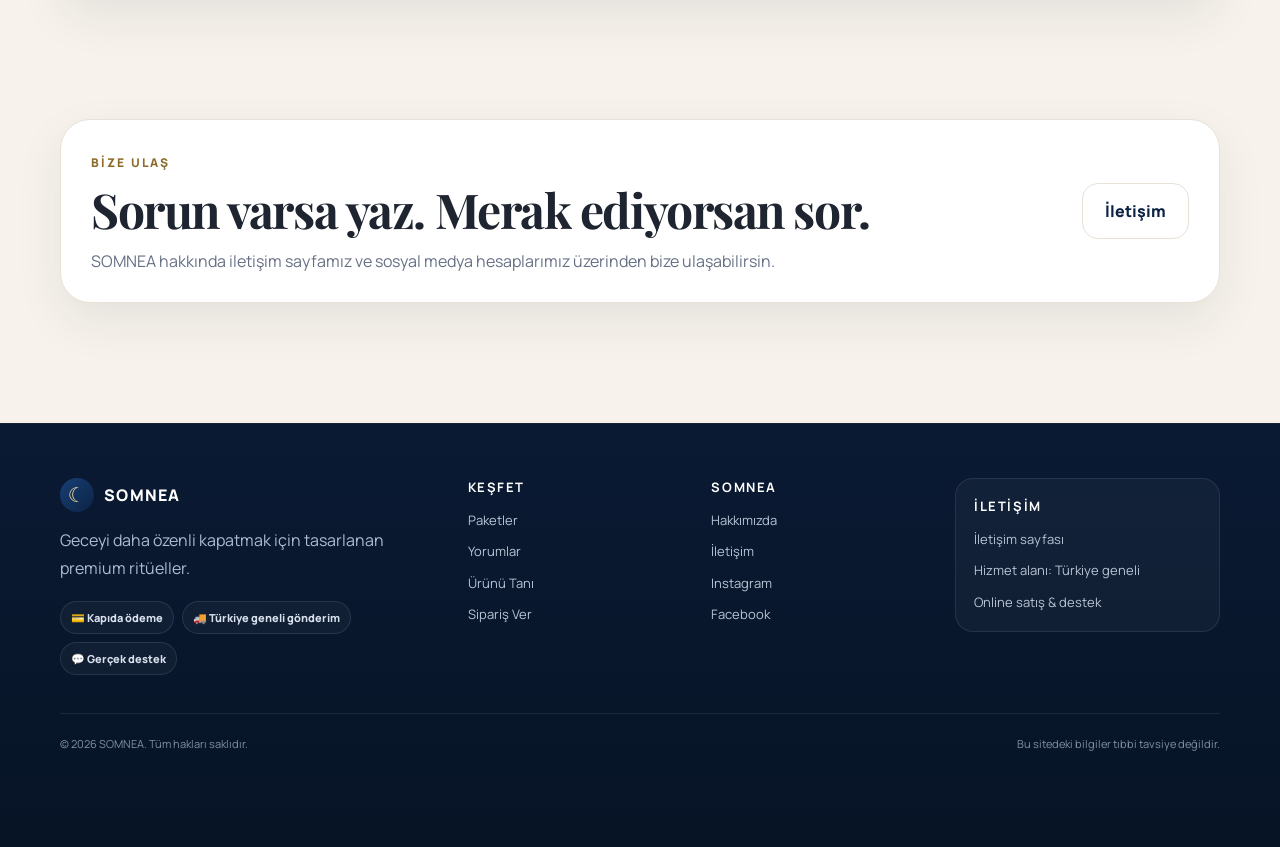
==== commit c45a141c: "yeni5" ====
--- a/about.html
+++ b/about.html
@@ -8,9 +8,9 @@
 <nav class="nav wrap"><a class="brand" href="index.html"><span class="brand-mark">☾</span>SOMNEA</a><div class="nav-actions"><a href="index.html">Ana Sayfa</a><a href="contact.html">İletişim</a></div></nav>
 <header class="page-hero"><div class="wrap"><div class="eyebrow">HAKKIMIZDA</div><h1>Geceyi güzelleştiren küçük detaylar.</h1><p>SOMNEA, gecenin başladığını hatırlatan küçük ritüeller tasarlayan bir marka fikrinden doğdu. Büyük vaatlerden çok iyi tasarlanmış, güven veren ve günlük hayata kolayca giren ürünlere inanıyoruz.</p></div></header>
 <main>
-<section class="section"><div class="wrap story-grid"><article class="story-card-wide reveal"><div class="eyebrow">NEDEN SOMNEA?</div><h3>Çünkü günün bitmesi, zihnin bittiği anlamına gelmiyor.</h3><p>Telefon kapanıyor, ışıklar azalıyor, oda sessizleşiyor. SOMNEA'nın rolü tam burada başlıyor: geceye geçişi daha özenli ve tekrar edilebilir bir ritüele dönüştürmek.</p></article><article class="story-card-wide reveal"><div class="eyebrow">NEYE İNANIYORUZ?</div><h3>Premium olmak sadece ambalaj değil.</h3><p>Premium deneyim; ürünün görünümünden siparişe, teslimattan desteğe kadar güven veren bir bütün olmalı. Bu yüzden kapıda ödeme, ulaşılabilir iletişim ve sade ürün anlatımını markanın parçası görüyoruz.</p></article></div></section>
+<section class="section"><div class="wrap story-grid"><article class="story-card-wide reveal"><div class="eyebrow">NEDEN SOMNEA?</div><h3>Çünkü günün bitmesi, zihnin bittiği anlamına gelmiyor.</h3><p>Telefon kapanıyor, ışıklar azalıyor, oda sessizleşiyor. SOMNEA'nın rolü tam burada başlıyor: geceye geçişi daha özenli ve tekrar edilebilir bir ritüele dönüştürmek.</p></article><article class="story-card-wide reveal"><div class="eyebrow">NEYE İNANIYORUZ?</div><h3>Premium olmak sadece ambalaj değil.</h3><p>Premium deneyim; ürünün görünümünden siparişe, teslimattan desteğe kadar güven veren bir bütün olmalı. Bu yüzden kapıda ödeme, açık iletişim ve sade ürün anlatımını markanın parçası görüyoruz.</p></article></div></section>
 <section class="section"><div class="wrap story-card-wide reveal"><div class="eyebrow">MARKA PRENSİPLERİ</div><h2>Az konuş. Net ol. Güven ver.</h2><div class="value-list"><div><strong>Şeffaf anlatım</strong><span>Ürünü ilaç veya tedavi ürünü gibi konumlandırmıyoruz.</span></div><div><strong>Premium tasarım</strong><span>Günlük yaşam alanında görünür olmaktan çekinmeyen ürünler tasarlıyoruz.</span></div><div><strong>Ulaşılabilir destek</strong><span>Siparişten sonra gerçek bir kişiye ulaşabilmek güvenin parçasıdır.</span></div><div><strong>Güvenli alışveriş</strong><span>Kapıda ödeme modeliyle ürünü teslim alırken ödeme kolaylığı sunuyoruz.</span></div></div></div></section>
-<section class="section contact-strip"><div class="wrap contact-strip-inner"><div><div class="eyebrow">BİZE ULAŞ</div><h2>Sorun varsa yaz. Merak ediyorsan sor.</h2><p>SOMNEA hakkında doğrudan WhatsApp'tan bize ulaşabilirsin.</p></div><div class="contact-strip-actions"><a class="btn" data-whatsapp-link href="#" target="_blank" rel="noopener">WhatsApp</a><a class="btn btn-light" href="contact.html">İletişim</a></div></div></section>
+<section class="section contact-strip"><div class="wrap contact-strip-inner"><div><div class="eyebrow">BİZE ULAŞ</div><h2>Sorun varsa yaz. Merak ediyorsan sor.</h2><p>SOMNEA hakkında iletişim sayfamız ve sosyal medya hesaplarımız üzerinden bize ulaşabilirsin.</p></div><div class="contact-strip-actions"><a class="btn btn-light" href="contact.html">İletişim</a></div></div></section>
 </main><footer class="site-footer">
   <div class="wrap footer-main">
     <div class="footer-brand-block">
@@ -20,9 +20,7 @@
     </div>
     <div class="footer-col"><strong>Keşfet</strong><a href="index.html#packages">Paketler</a><a href="index.html#reviews">Yorumlar</a><a href="index.html#product-info">Ürünü Tanı</a><a href="index.html#order">Sipariş Ver</a></div>
     <div class="footer-col"><strong>SOMNEA</strong><a href="about.html">Hakkımızda</a><a href="contact.html">İletişim</a><a id="instagramLink" href="#" target="_blank" rel="noopener">Instagram</a><a id="facebookLink" href="#" target="_blank" rel="noopener">Facebook</a></div>
-    <div class="footer-col footer-contact"><strong>İletişim</strong><a data-whatsapp-link href="#" target="_blank" rel="noopener">WhatsApp: 0530 877 53 68</a><span>Hizmet alanı: Türkiye geneli</span><span>Online satış & destek</span></div>
+    <div class="footer-col footer-contact"><strong>İletişim</strong><a href="contact.html">İletişim sayfası</a><span>Hizmet alanı: Türkiye geneli</span><span>Online satış & destek</span></div>
   </div>
   <div class="wrap footer-bottom"><span>© 2026 SOMNEA. Tüm hakları saklıdır.</span><span>Bu sitedeki bilgiler tıbbi tavsiye değildir.</span></div>
-</footer><a class="whatsapp-float" data-whatsapp-link href="#" target="_blank" rel="noopener" aria-label="WhatsApp'tan ulaş">
-  <svg viewBox="0 0 24 24" aria-hidden="true"><path d="M20.5 3.5A11.8 11.8 0 0 0 12.1 0C5.5 0 .2 5.3.2 11.9c0 2.1.5 4.1 1.5 5.9L0 24l6.4-1.7c1.7.9 3.7 1.4 5.7 1.4h.1c6.6 0 11.9-5.3 11.9-11.9 0-3.2-1.3-6.1-3.6-8.3ZM12.2 21.7h-.1c-1.8 0-3.5-.5-5-1.3l-.4-.2-3.8 1 1-3.7-.2-.4a9.7 9.7 0 0 1-1.5-5.2c0-5.5 4.5-9.9 9.9-9.9 2.7 0 5.1 1 7 2.9a9.8 9.8 0 0 1 2.9 7c0 5.4-4.4 9.8-9.8 9.8Zm5.4-7.4c-.3-.1-1.8-.9-2.1-1-.3-.1-.5-.1-.7.2-.2.3-.8 1-.9 1.2-.2.2-.3.2-.6.1-1.8-.9-3-1.6-4.2-3.6-.3-.5.3-.5.9-1.6.1-.2 0-.4 0-.6l-1-2.4c-.3-.6-.5-.5-.7-.5h-.6c-.2 0-.6.1-.9.4-.3.3-1.2 1.2-1.2 2.9s1.2 3.3 1.4 3.5c.2.2 2.4 3.7 5.8 5.2.8.4 1.5.6 2 .7.8.3 1.6.2 2.2.1.7-.1 1.8-.7 2-1.4.3-.7.3-1.3.2-1.4-.1-.1-.3-.2-.6-.3Z"/></svg>
-</a></body></html>
+</footer></body></html>
--- a/assets/css/styles.css
+++ b/assets/css/styles.css
@@ -119,7 +119,6 @@
 @media(max-width:1024px){h1{font-size:58px}h2{font-size:42px}.hero-grid,.intro-grid,.trust-grid,.ingredient-grid,.order-grid,.review-summary{grid-template-columns:1fr}.package-grid{grid-template-columns:1fr 1fr}.order-copy{border-right:none;border-bottom:1px solid var(--line)}.footer-grid{grid-template-columns:1fr 1fr}.rating-box{position:static}}
 @media(max-width:760px){.section{padding:72px 0}.topbar{justify-content:flex-start;overflow:auto;white-space:nowrap;gap:18px}.nav{height:72px}.nav-actions a:first-child{display:none}.hero-grid{min-height:auto;padding-top:10px}.hero-copy h1{font-size:46px}.lead{font-size:16px}.hero-actions{display:grid}.hero-inline-proof{display:grid;grid-template-columns:1fr 1fr}.hero-visual{min-height:420px}.hero-visual img{max-width:320px}.note-1,.note-2{position:absolute;max-width:160px;font-size:12px}.note-1{left:4px;top:32px}.note-2{right:4px;bottom:24px}.intro-grid{padding:24px}.section-head{display:block}.section-head p{margin-top:10px;max-width:none}.countdown-banner{display:flex;flex-direction:column;align-items:flex-start;border-radius:20px}.package-grid,.review-grid,.ingredient-grid,.footer-grid{grid-template-columns:1fr}.package-grid{gap:18px}.review-cta{display:grid;padding:22px}.order-summary,.form-row{grid-template-columns:1fr}.review-thumb{min-width:86px;width:86px;height:86px}.review-image{height:220px}.order-copy,.order-form{padding:24px}.sticky-order{display:flex}.footer-grid{gap:18px}}
 /* V3 brand/story additions */
-.nav-whatsapp{background:#1f9d5a!important;color:#fff!important}
 .welcome-block{padding-top:34px}
 .welcome-card{display:grid;grid-template-columns:110px 1fr;gap:26px;align-items:center;background:linear-gradient(135deg,#12345f,#0c2344);color:#fff;border-radius:32px;padding:34px;box-shadow:0 24px 52px rgba(12,35,68,.18)}
 .welcome-number{font-size:68px;font-weight:900;color:#f0cf82;line-height:1}
@@ -127,12 +126,10 @@
 .scent-card{display:grid;grid-template-columns:.9fr 1.1fr;gap:30px;align-items:center;background:#0c2344;color:#fff;border-radius:32px;padding:34px;box-shadow:0 22px 50px rgba(12,35,68,.18)}
 .scent-card .eyebrow{color:#e8c474}.scent-card p{color:#c8d2e0;line-height:1.8}.scent-lines{display:grid;gap:12px}.scent-lines div{display:grid;gap:5px;padding:16px 18px;border:1px solid rgba(255,255,255,.12);border-radius:18px;background:rgba(255,255,255,.04)}.scent-lines strong{color:#f0cf82;font-size:13px;letter-spacing:.08em}.scent-lines span{color:#dce4ef;font-size:14px}
 .brand-manifesto{background:#efe9df}.manifesto-grid{display:grid;grid-template-columns:.9fr 1.1fr;gap:30px;align-items:center}.manifesto-visual img{width:100%;min-height:520px;object-fit:cover;border-radius:30px;box-shadow:var(--shadow)}.manifesto-copy{background:#fff;border:1px solid var(--line);border-radius:30px;padding:34px;box-shadow:var(--shadow)}.manifesto-copy p{color:var(--muted);line-height:1.85;margin-bottom:16px}.manifesto-actions{display:flex;gap:12px;flex-wrap:wrap;margin-top:24px}
-.inline-whatsapp{display:inline-flex;margin-top:20px;padding:12px 14px;border-radius:14px;background:#eaf7ef;color:#166d3e;font-weight:800}
 .contact-strip{padding-top:34px}.contact-strip-inner{display:flex;justify-content:space-between;gap:24px;align-items:center;background:#fff;border:1px solid var(--line);border-radius:30px;padding:30px;box-shadow:var(--shadow)}.contact-strip-inner p{color:var(--muted)}.contact-strip-actions{display:flex;gap:12px;flex-wrap:wrap}
-.whatsapp-float{position:fixed;right:18px;bottom:92px;z-index:35;width:54px;height:54px;border-radius:999px;background:#25d366;color:#fff;display:grid;place-items:center;font-size:24px;box-shadow:0 12px 28px rgba(37,211,102,.35)}
 .page-hero{padding:72px 0;background:radial-gradient(circle at top right,#efe3c6 0,#f7f3ec 45%,#f7f3ec 100%)}.page-hero .wrap{max-width:900px}.page-hero h1{font-size:62px}.page-hero p{font-size:18px;line-height:1.85;color:var(--muted);max-width:720px}
 .story-grid,.contact-grid{display:grid;grid-template-columns:1fr 1fr;gap:24px}.story-card-wide,.contact-card{background:#fff;border:1px solid var(--line);border-radius:28px;padding:30px;box-shadow:var(--shadow)}.story-card-wide p,.contact-card p{color:var(--muted);line-height:1.85}.story-card-wide h3,.contact-card h3{color:var(--navy-deep)}.value-list{display:grid;gap:14px;margin-top:18px}.value-list div{padding:16px;border-radius:18px;background:#f8f4ec;border:1px solid var(--line)}.value-list strong{display:block;margin-bottom:6px;color:var(--navy-deep)}.contact-actions{display:flex;gap:12px;flex-wrap:wrap;margin-top:20px}
-@media(max-width:760px){.welcome-card,.scent-card,.manifesto-grid,.story-grid,.contact-grid{grid-template-columns:1fr}.welcome-number{font-size:50px}.manifesto-visual img{min-height:360px}.contact-strip-inner{display:grid}.page-hero h1{font-size:46px}.nav-actions a:not(.nav-whatsapp){display:none}.whatsapp-float{bottom:86px}}
+@media(max-width:760px){.welcome-card,.scent-card,.manifesto-grid,.story-grid,.contact-grid{grid-template-columns:1fr}.welcome-number{font-size:50px}.manifesto-visual img{min-height:360px}.contact-strip-inner{display:grid}.page-hero h1{font-size:46px}.nav-actions a{display:none}}
 
 /* ===== V3.1 responsive polish ===== */
 .topbar{overflow:hidden;display:block;padding:0;background:#0b1f3d;color:#fff;white-space:nowrap}
@@ -142,7 +139,7 @@
 @keyframes somneaMarquee{from{transform:translateX(0)}to{transform:translateX(-50%)}}
 @media (prefers-reduced-motion:reduce){.topbar-track{animation:none}}
 
-/* Header WhatsApp removed: navigation stays minimal */
+
 .nav-actions{gap:24px}
 
 /* Package product imagery: never crop bottle */
@@ -183,9 +180,7 @@
 .footer-bottom{display:flex;justify-content:space-between;gap:24px;border-top:1px solid rgba(255,255,255,.08);margin-top:38px;padding-top:22px;color:#8190a5;font-size:11px}
 .footer-brand{color:#fff!important}
 
-/* WhatsApp: icon-only floating contact */
-.whatsapp-float{width:56px!important;height:56px!important;border-radius:999px!important;background:#25d366!important;color:#fff!important;display:grid!important;place-items:center!important;padding:0!important;box-shadow:0 14px 34px rgba(37,211,102,.35)!important}
-.whatsapp-float svg{width:29px;height:29px;fill:currentColor;display:block}
+
 
 @media(max-width:1024px){
   .footer-main{grid-template-columns:1fr 1fr;gap:30px}
@@ -211,5 +206,5 @@
   .footer-col{padding-top:2px}
   .footer-bottom{display:grid;gap:8px}
   .site-footer{padding-bottom:112px}
-  .whatsapp-float{right:16px!important;bottom:86px!important}
+  
 }
